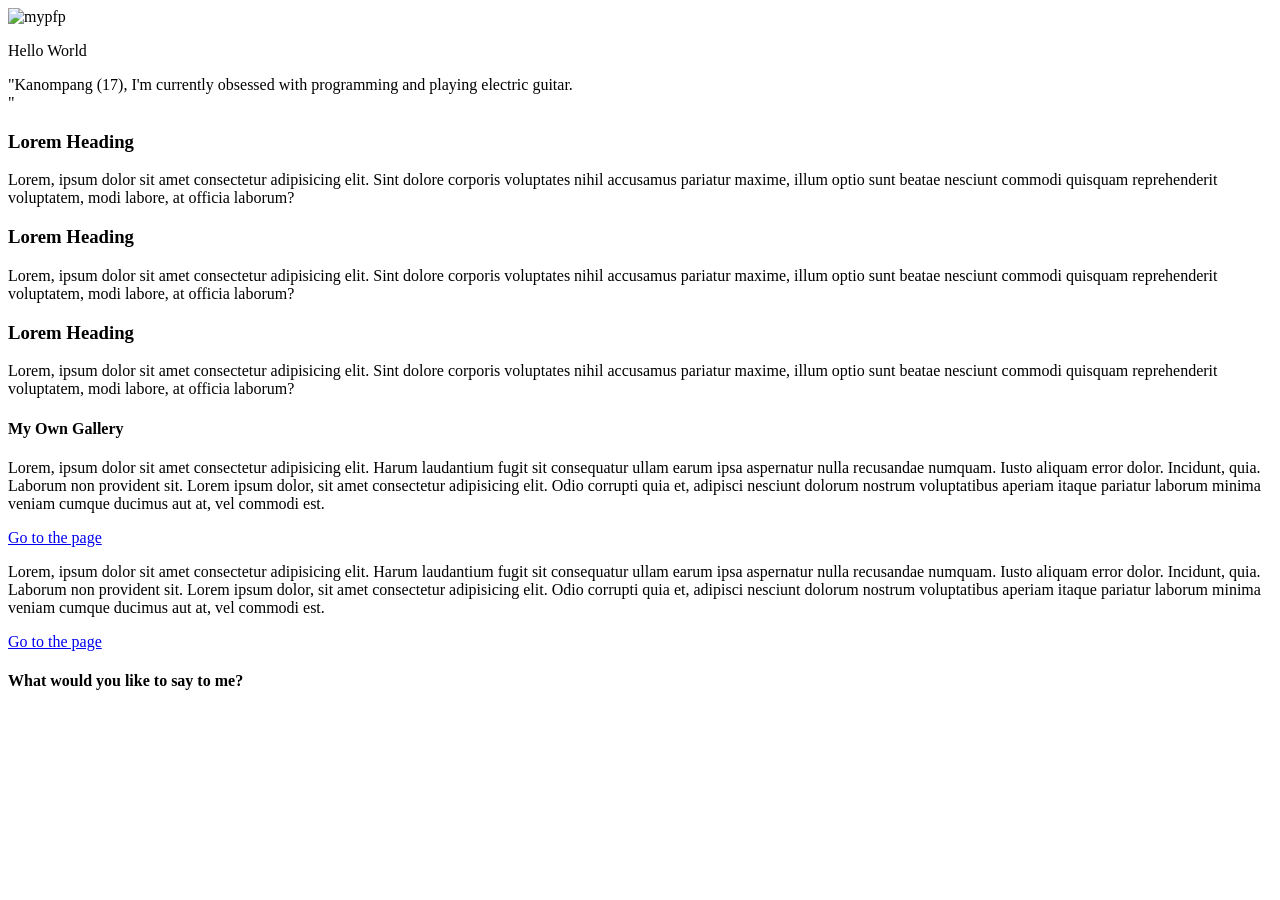
==== pages/index.html @ 30c0fb1a "fix hyperlink 68" ====
<!DOCTYPE html>
<html lang="en">
<head>
    <meta charset="UTF-8">
    <meta name="viewport" content="width=device-width, initial-scale=1.0">
    <title>Document</title>
    <link rel="stylesheet" href="style.css">
</head>
<body>
    <div class="upper-card">
        <div class="centify">
            <div>
                <img src="resources/profile.png" alt="mypfp" height="175">
            </div>
        </div>
        <div class="heading fade-in">
            <p id="title">Hello <span>World</span></p>
            <span id="heading-desc">"Kanompang (17), I'm currently obsessed with programming and playing electric guitar.<br>"</span>
        </div>
    </div>
    <div class="rows-card fade-in-slower">
        <div class="status-card hoverable">
            <h3>Lorem Heading</h3>
            <p id="card1">Lorem, ipsum dolor sit amet consectetur adipisicing elit. Sint dolore corporis voluptates nihil accusamus pariatur maxime, illum optio sunt beatae nesciunt commodi quisquam reprehenderit voluptatem, modi labore, at officia laborum?</p>
        </div>
        <div class="status-card hoverable">
            <h3>Lorem Heading</h3>
            <p id="card2">Lorem, ipsum dolor sit amet consectetur adipisicing elit. Sint dolore corporis voluptates nihil accusamus pariatur maxime, illum optio sunt beatae nesciunt commodi quisquam reprehenderit voluptatem, modi labore, at officia laborum?</p>
        </div>
        <div class="status-card hoverable">
            <h3>Lorem Heading</h3>
            <p>Lorem, ipsum dolor sit amet consectetur adipisicing elit. Sint dolore corporis voluptates nihil accusamus pariatur maxime, illum optio sunt beatae nesciunt commodi quisquam reprehenderit voluptatem, modi labore, at officia laborum?</p>
        </div>
    </div>
    <div class="middle-bg fade-in" style="background: var(--base);">
        <div>
            <h4>My Own Gallery</h4>
        </div>
        <div>
            <p>Lorem, ipsum dolor sit amet consectetur adipisicing elit. Harum laudantium fugit sit consequatur ullam earum ipsa aspernatur nulla recusandae numquam. Iusto aliquam error dolor. Incidunt, quia. Laborum non provident sit. Lorem ipsum dolor, sit amet consectetur adipisicing elit. Odio corrupti quia et, adipisci nesciunt dolorum nostrum voluptatibus aperiam itaque pariatur laborum minima veniam cumque ducimus aut at, vel commodi est.</p>
            <a href="pages/gallery.html">Go to the page</a>
        </div>
    </div>
    <div class="middle-bg fade-in" style="background-color: var(--special)">
        <div>
            <p>Lorem, ipsum dolor sit amet consectetur adipisicing elit. Harum laudantium fugit sit consequatur ullam earum ipsa aspernatur nulla recusandae numquam. Iusto aliquam error dolor. Incidunt, quia. Laborum non provident sit. Lorem ipsum dolor, sit amet consectetur adipisicing elit. Odio corrupti quia et, adipisci nesciunt dolorum nostrum voluptatibus aperiam itaque pariatur laborum minima veniam cumque ducimus aut at, vel commodi est.</p>
            <a href="pages/mail.html">Go to the page</a>
        </div>
        <div>
            <h4>What would you like to say to me?</h4>
        </div>
    </div>
    <script src="script.js"></script>
</body>
</html>
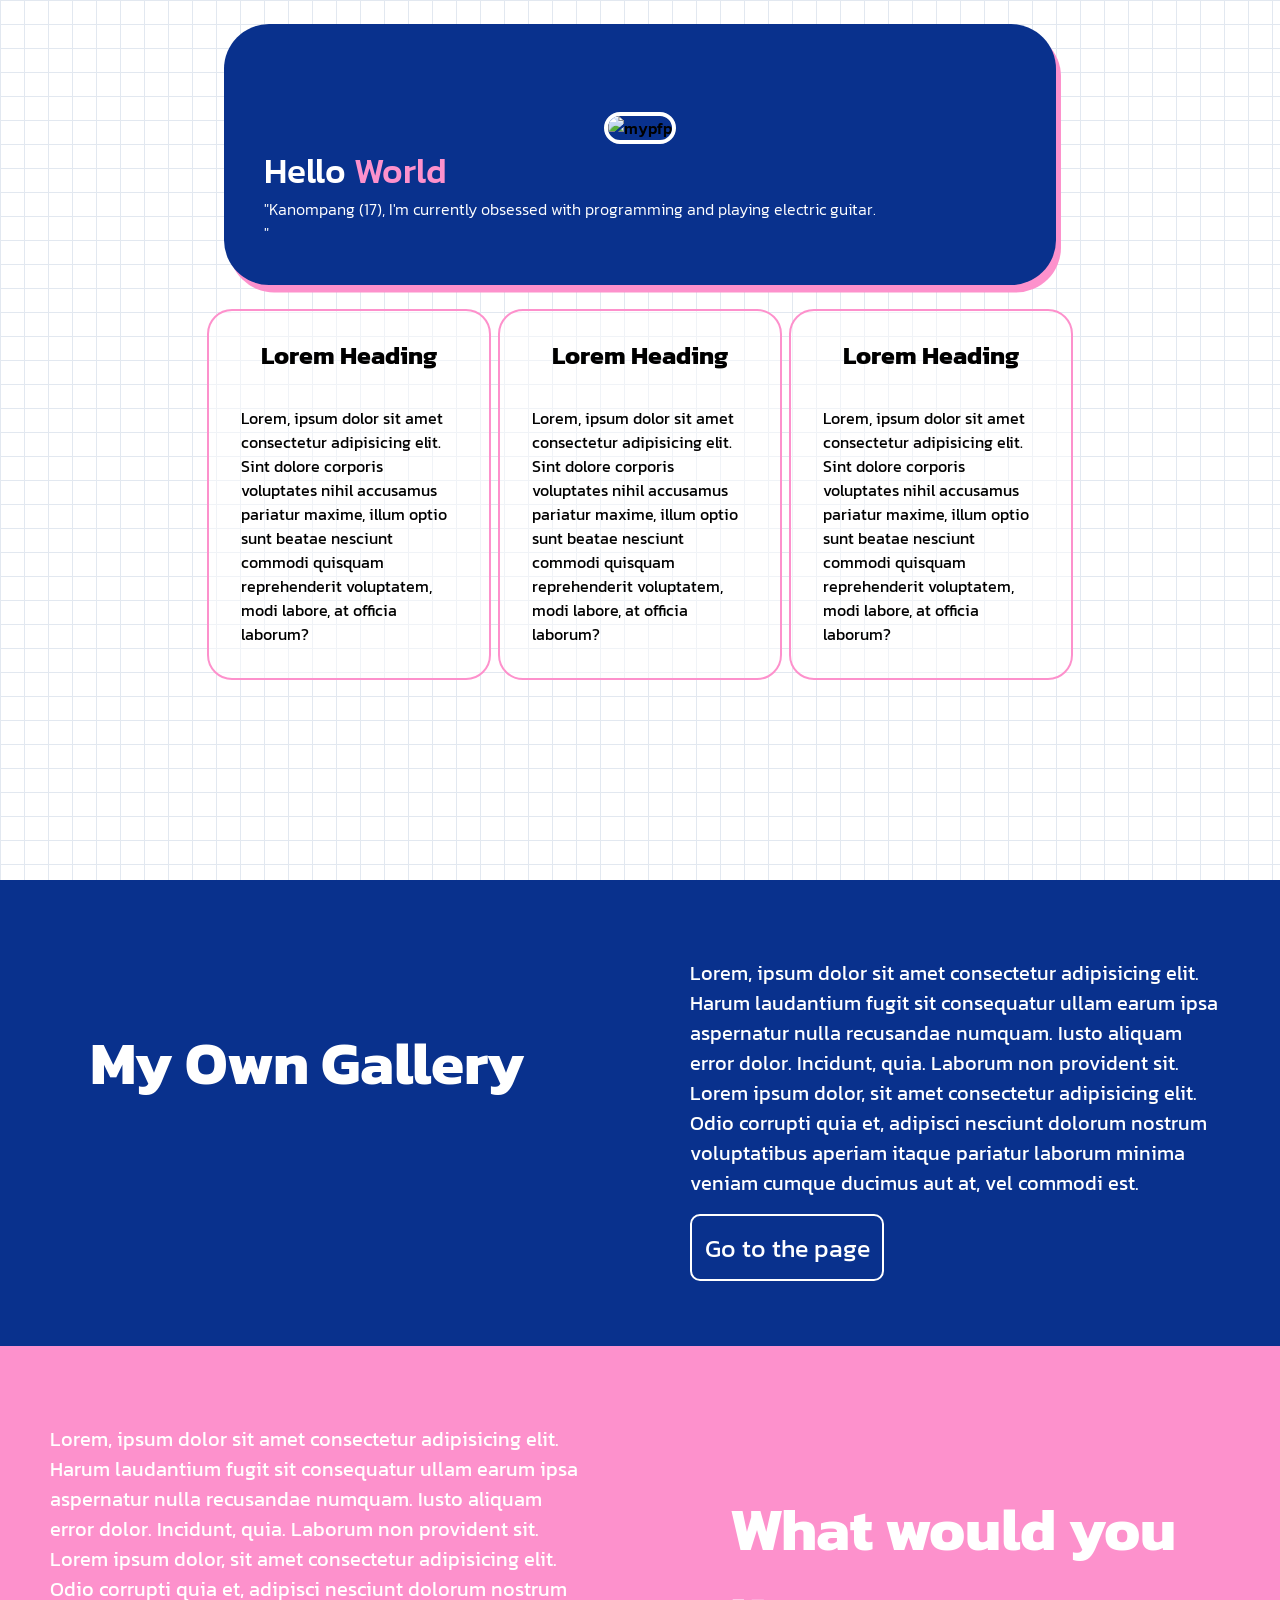
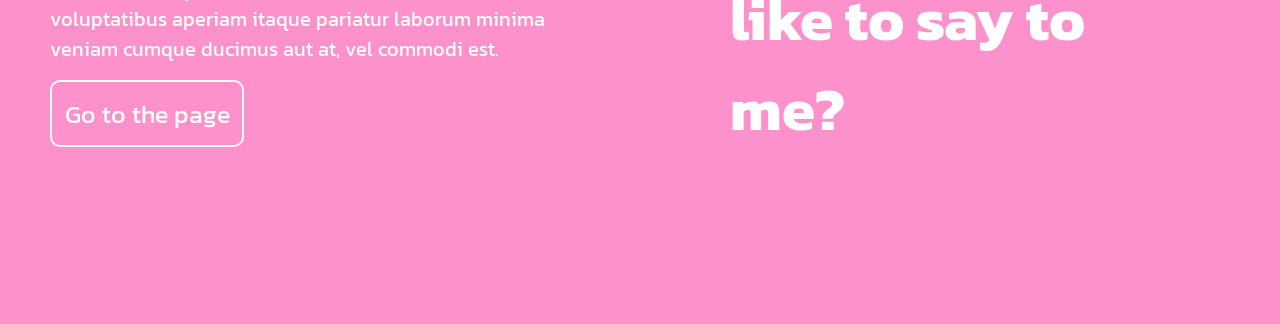
==== commit df2077c0: "final hyperlink fix" ====
--- a/pages/index.html
+++ b/pages/index.html
@@ -4,7 +4,7 @@
     <meta charset="UTF-8">
     <meta name="viewport" content="width=device-width, initial-scale=1.0">
     <title>Document</title>
-    <link rel="stylesheet" href="style.css">
+    <link rel="stylesheet" href="../style.css">
 </head>
 <body>
     <div class="upper-card">
@@ -50,6 +50,6 @@
             <h4>What would you like to say to me?</h4>
         </div>
     </div>
-    <script src="script.js"></script>
+    <script src="../script.js"></script>
 </body>
 </html>
--- a/style.css
+++ b/style.css
@@ -0,0 +1,279 @@
+@import url('https://fonts.googleapis.com/css2?family=Kanit:ital,wght@0,100;0,200;0,300;0,400;0,500;0,600;0,700;0,800;0,900;1,100;1,200;1,300;1,400;1,500;1,600;1,700;1,800;1,900&display=swap');
+
+:root {
+    --base: #09318D;
+    --secondary: #FFFFFF;
+    --special: #FD91CC;
+}
+
+html, body {
+    height: 100%;
+    margin: 0;
+    font-family: Kanit;
+    background-color: var(--secondary);
+    scroll-behavior: smooth;
+    background-image:
+    linear-gradient(to right, #e2e8f0 1px, transparent 1px),
+    linear-gradient(to bottom, #e2e8f0 1px, transparent 1px);
+  background-size: 24px 24px;
+}
+
+@keyframes fadeIn {
+  from { opacity: 0; }
+  to { opacity: 1; }
+}
+.fade-in {
+  opacity: 0;
+  animation: fadeIn 1s forwards; /* duration and retain final state */
+}
+
+.fade-in-slower {
+  opacity: 0;
+  animation: fadeIn 2.5s forwards; /* duration and retain final state */
+}
+
+@keyframes slideDown {
+    from {transform: translateY(25px);}
+    to {transform: translateY(0);}
+}
+
+.slide-down {
+    transform: translate(25px);
+    animation: slideDown 0.5s forwards;
+}
+
+.hoverable {
+    transform: scale(1);
+  transition: 0.2s;
+}
+
+a {
+    transition: 0.4s;
+}
+
+a:hover {
+    transform: scale(1.2);
+    transition: 0.2s;
+    color: white;
+}
+
+.hoverable:hover {
+    transform: scale(1.05);
+    transition: 0.2s;
+}
+
+
+.centify {
+    display: flex;
+    justify-content: center;
+    margin-top: 3em;
+}
+
+.upper-card {
+    margin: 1.5em 14em;
+    font-weight: 500;
+    background-color: var(--base);
+    border-radius: 45px;
+    padding: 2.5em;
+    box-shadow: 5px 7.5px var(--special);
+}
+
+.upper-card img {
+    border-radius: 125px;
+    border: 4px solid var(--secondary);
+}
+
+.heading p {
+    color: var(--secondary);
+}
+
+.heading p span {
+    color: var(--special);
+}
+
+.heading span {
+    color: var(--secondary);
+}
+
+#heading-desc {
+    font-weight: 300;
+    font-size: 16px;
+    margin-top: 0;
+}
+
+#title {
+    margin: 0;
+    font-size: 35px;
+}
+
+
+.rows-card {
+    margin: 0 12.5em;
+    display: flex;
+    flex-direction: row;
+    justify-content: space-evenly;
+    margin-bottom: 12.5em;
+}
+
+.status-card {
+    border: 2px solid var(--special);
+    border-radius: 25px;
+    width: 17.5em;
+    background-color: rgba(255, 255, 255, 0.5);
+}
+
+.status-card h3 {
+    font-size: 25px;
+    text-align: center;
+}
+
+.status-card p {
+    margin: 2em;
+}
+
+.middle-bg {
+    display: flex;
+    flex-direction: row;
+    justify-content: space-around;
+}
+
+.middle-bg div {
+    margin-top: 3em;
+    width: 50%;
+    padding-bottom: 5em;
+}
+
+.middle-bg h4 {
+    margin: 1.5em 1.5em; 
+    font-size: 60px;
+    color: var(--secondary)
+}
+
+.middle-bg p {
+    margin: 1.5em  2.5em; 
+    font-size: 20px;
+    color: white;
+}
+
+.middle-bg a {
+    color: var(--secondary);
+    padding: 0.5em;
+    border: 2px solid white;
+    border-radius: 10px;
+    text-decoration: none;
+    text-align: center;
+    font-size: 25px;
+    margin: 0 0 0 2em;
+}
+
+
+.top-bar {
+    background-color: var(--base);
+}
+
+.top-bar h1 {
+    padding: 0.5em 2.5em;
+    color: white;
+    margin: 0;
+}
+
+.gallery-container {
+    margin: 0;
+    width: 100%;
+    height: 35em;
+    /* background-color: yellow; */
+}
+
+.gallery-box-head h3 {
+    margin: 0;
+    padding: 1.5em 0 0 0.25em;
+    font-size: 25px;
+}
+
+.gallery-box button {
+    background-color: transparent;
+    border: none;
+    font-weight: bold;
+    padding-left: 3.5em;
+}
+    /* 
+    .return a {
+        border: 2px solid var(--base);
+        padding: 0.45em 1.5em;
+        border-radius: 15px;
+    } */
+
+.gallery-img {
+    border-radius: 25px;
+    margin: 1.25em;
+    filter: drop-shadow(0.5px 0.5px 1.5px black);
+}
+
+.mail-section {
+    text-align: center;
+    font-size: 35px;
+}
+
+.mail-section p {
+    font-size: 16px;
+}
+
+.mail-section h3 {
+    margin: 0;
+}
+
+.mail-section input {
+    width: 450px;
+    height: 25px;
+    font-family: Kanit;
+}
+
+.mail-section button {
+    font-family: Kanit;
+    padding: 7.9px 70px;
+    border-radius: 25px;
+    border: 1px solid black;
+    background-color: var(--secondary);
+    box-shadow: 3px 3px var(--special);
+}
+
+.exist-section {
+    margin: 3em 15em 0 15em;
+    padding-bottom: 5em;
+    border-radius: 25px;
+    background-color: var(--base);
+    color: var(--secondary)
+}
+
+.exist-section h3 {
+    text-align: center;
+    padding-top: 2em;
+    font-size: 30px;
+    color: var(--secondary);
+}
+
+.exist-section li {
+    list-style-type: none;
+    font-weight: bold;
+}
+
+.exist-section p {
+    margin: 0;
+}
+
+.exist-section div {
+    margin: 2.5em 0;
+    padding-left: 4px;
+    border-left: 3px solid var(--special);
+}
+
+.exist-box {
+    margin: 2.5em 0;
+    padding-left: 4px;
+    border-left: 3px solid var(--special);
+}
+
+.gallery-hide {
+    display: none;
+    transition: 0.2s
+}
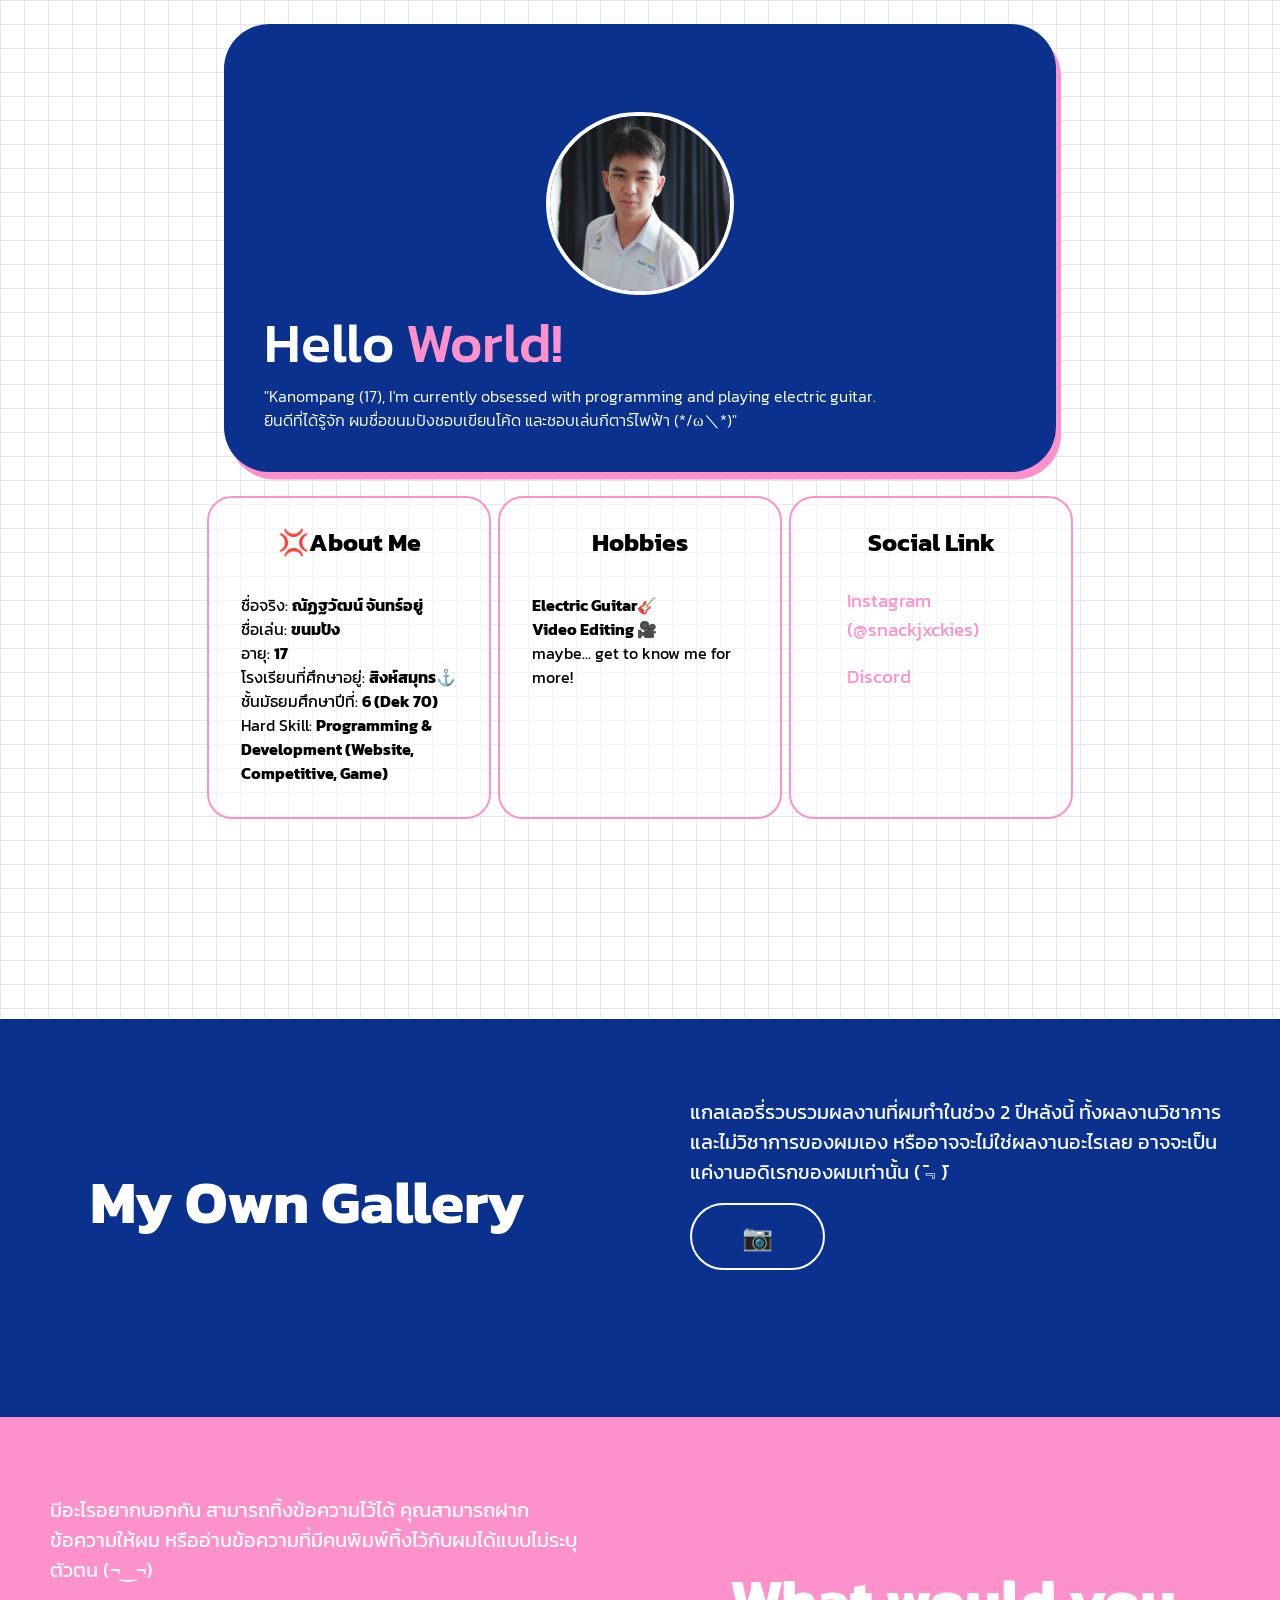
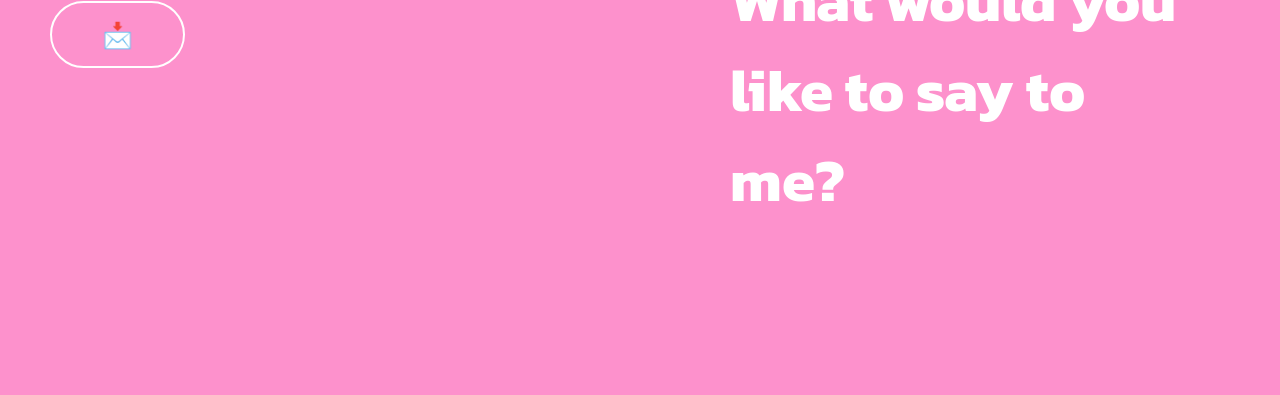
==== commit ea808a23: "last until more decoration available..." ====
--- a/pages/index.html
+++ b/pages/index.html
@@ -10,26 +10,31 @@
     <div class="upper-card">
         <div class="centify">
             <div>
-                <img src="resources/profile.png" alt="mypfp" height="175">
+                <img src="../resources/profile.png" alt="mypfp" height="175">
             </div>
         </div>
         <div class="heading fade-in">
-            <p id="title">Hello <span>World</span></p>
-            <span id="heading-desc">"Kanompang (17), I'm currently obsessed with programming and playing electric guitar.<br>"</span>
+            <p id="title">Hello <span>World!</span></p>
+            <span id="heading-desc">"Kanompang (17), I'm currently obsessed with programming and playing electric guitar.<br>ยินดีที่ได้รู้จัก ผมชื่อขนมปังชอบเขียนโค้ด และชอบเล่นกีตาร์ไฟฟ้า (*/ω＼*)"</span>
         </div>
     </div>
     <div class="rows-card fade-in-slower">
         <div class="status-card hoverable">
-            <h3>Lorem Heading</h3>
+            <h3>💢About Me</h3>
             <p id="card1">Lorem, ipsum dolor sit amet consectetur adipisicing elit. Sint dolore corporis voluptates nihil accusamus pariatur maxime, illum optio sunt beatae nesciunt commodi quisquam reprehenderit voluptatem, modi labore, at officia laborum?</p>
         </div>
         <div class="status-card hoverable">
-            <h3>Lorem Heading</h3>
+            <h3>Hobbies</h3>
             <p id="card2">Lorem, ipsum dolor sit amet consectetur adipisicing elit. Sint dolore corporis voluptates nihil accusamus pariatur maxime, illum optio sunt beatae nesciunt commodi quisquam reprehenderit voluptatem, modi labore, at officia laborum?</p>
         </div>
         <div class="status-card hoverable">
-            <h3>Lorem Heading</h3>
-            <p>Lorem, ipsum dolor sit amet consectetur adipisicing elit. Sint dolore corporis voluptates nihil accusamus pariatur maxime, illum optio sunt beatae nesciunt commodi quisquam reprehenderit voluptatem, modi labore, at officia laborum?</p>
+            <h3>Social Link</h3>
+            <div>
+                <a href="https:/instagram.com/snackjxckies">Instagram (@snackjxckies)</a>
+            </div>
+            <div>
+                <a href="https:/discord.com/snackjxckies">Discord</a>
+            </div>
         </div>
     </div>
     <div class="middle-bg fade-in" style="background: var(--base);">
@@ -37,14 +42,14 @@
             <h4>My Own Gallery</h4>
         </div>
         <div>
-            <p>Lorem, ipsum dolor sit amet consectetur adipisicing elit. Harum laudantium fugit sit consequatur ullam earum ipsa aspernatur nulla recusandae numquam. Iusto aliquam error dolor. Incidunt, quia. Laborum non provident sit. Lorem ipsum dolor, sit amet consectetur adipisicing elit. Odio corrupti quia et, adipisci nesciunt dolorum nostrum voluptatibus aperiam itaque pariatur laborum minima veniam cumque ducimus aut at, vel commodi est.</p>
-            <a href="pages/gallery.html">Go to the page</a>
+            <p id="myowngallery">Lorem, ipsum dolor sit amet consectetur adipisicing elit. Harum laudantium fugit sit consequatur ullam earum ipsa aspernatur nulla recusandae numquam. Iusto aliquam error dolor. Incidunt, quia. Laborum non provident sit. Lorem ipsum dolor, sit amet consectetur adipisicing elit. Odio corrupti quia et, adipisci nesciunt dolorum nostrum voluptatibus aperiam itaque pariatur laborum minima veniam cumque ducimus aut at, vel commodi est.</p>
+            <a href="../pages/gallery.html">📷</a>
         </div>
     </div>
     <div class="middle-bg fade-in" style="background-color: var(--special)">
-        <div>
-            <p>Lorem, ipsum dolor sit amet consectetur adipisicing elit. Harum laudantium fugit sit consequatur ullam earum ipsa aspernatur nulla recusandae numquam. Iusto aliquam error dolor. Incidunt, quia. Laborum non provident sit. Lorem ipsum dolor, sit amet consectetur adipisicing elit. Odio corrupti quia et, adipisci nesciunt dolorum nostrum voluptatibus aperiam itaque pariatur laborum minima veniam cumque ducimus aut at, vel commodi est.</p>
-            <a href="pages/mail.html">Go to the page</a>
+        <div >
+            <p id="fakbok">Lorem, ipsum dolor sit amet consectetur adipisicing elit. Harum laudantium fugit sit consequatur ullam earum ipsa aspernatur nulla recusandae numquam. Iusto aliquam error dolor. Incidunt, quia. Laborum non provident sit. Lorem ipsum dolor, sit amet consectetur adipisicing elit. Odio corrupti quia et, adipisci nesciunt dolorum nostrum voluptatibus aperiam itaque pariatur laborum minima veniam cumque ducimus aut at, vel commodi est.</p>
+            <a href="../pages/mail.html">📩</a>
         </div>
         <div>
             <h4>What would you like to say to me?</h4>
--- a/style.css
+++ b/style.css
@@ -47,15 +47,6 @@
   transition: 0.2s;
 }
 
-a {
-    transition: 0.4s;
-}
-
-a:hover {
-    transform: scale(1.2);
-    transition: 0.2s;
-    color: white;
-}
 
 .hoverable:hover {
     transform: scale(1.05);
@@ -103,7 +94,7 @@
 
 #title {
     margin: 0;
-    font-size: 35px;
+    font-size: 55px;
 }
 
 
@@ -129,6 +120,19 @@
 
 .status-card p {
     margin: 2em;
+}
+
+.status-card a {
+    font-size: 19px;
+    text-decoration: none;
+    color: var(--special);
+    margin-bottom: 17.5px;
+}
+
+.status-card div {
+    display: flex;
+    justify-content: space-between;
+    margin: 0em 3.5em;
 }
 
 .middle-bg {
@@ -157,9 +161,9 @@
 
 .middle-bg a {
     color: var(--secondary);
-    padding: 0.5em;
+    padding: 0.5em 2em;
     border: 2px solid white;
-    border-radius: 10px;
+    border-radius: 45px;
     text-decoration: none;
     text-align: center;
     font-size: 25px;
